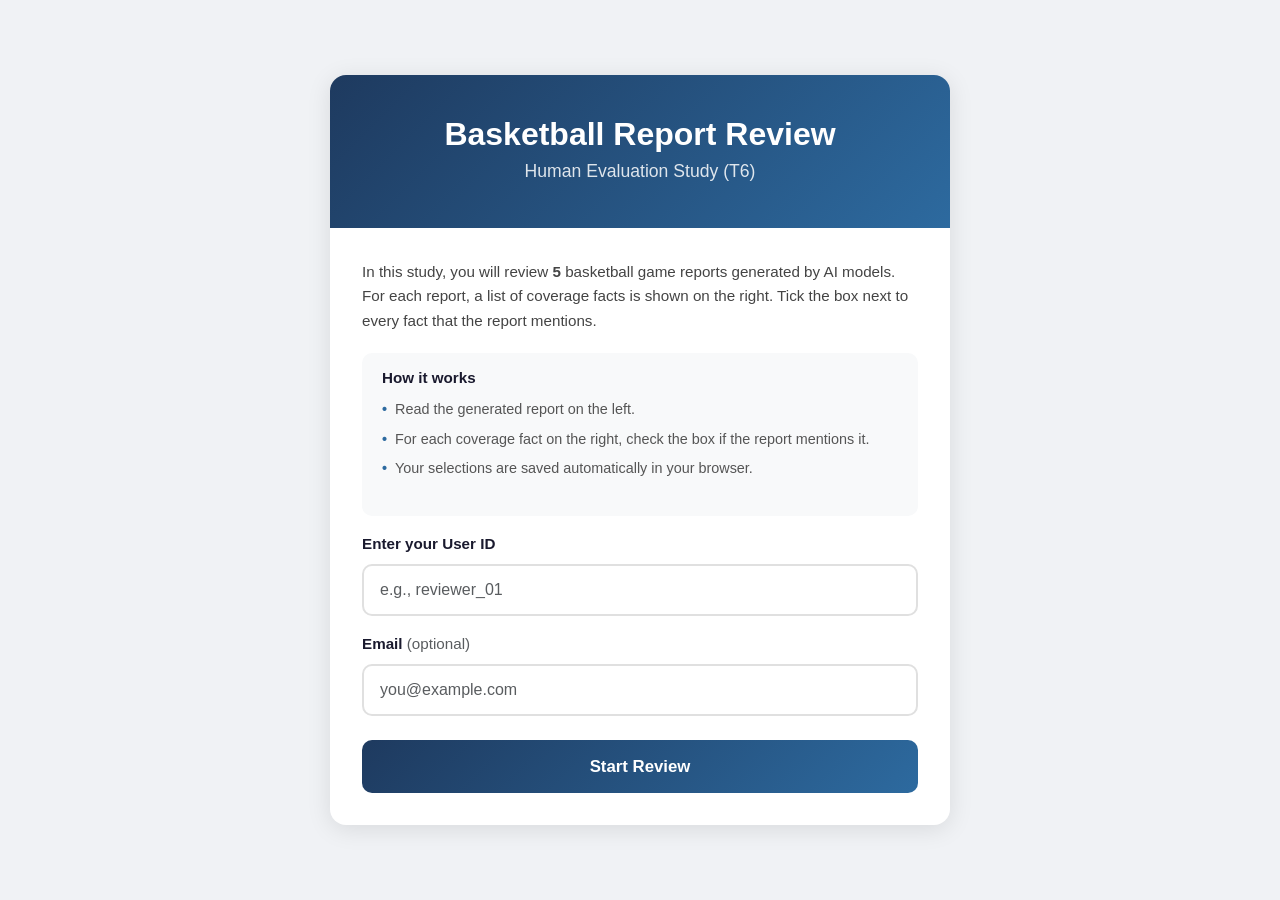
==== index.html @ d00accf6 "Initial T6 basketball review site" ====
<!DOCTYPE html>
<html lang="en">
<head>
    <meta charset="UTF-8">
    <meta name="viewport" content="width=device-width, initial-scale=1.0">
    <title>Basketball Report Review - Human Study</title>
    <link href="https://cdn.jsdelivr.net/npm/bootstrap@5.3.0/dist/css/bootstrap.min.css" rel="stylesheet">
    <link rel="stylesheet" href="css/style.css">
</head>
<body>
    <div class="landing-container">
        <div class="landing-card">
            <div class="landing-header">
                <h1>Basketball Report Review</h1>
                <p class="subtitle">Human Evaluation Study (T6)</p>
            </div>
            <div class="landing-body">
                <p class="description">
                    In this study, you will review <strong id="totalCount">…</strong> basketball game reports
                    generated by AI models. For each report, a list of coverage facts is shown on the
                    right. Tick the box next to every fact that the report mentions.
                </p>
                <div class="instructions">
                    <h5>How it works</h5>
                    <ul>
                        <li>Read the generated report on the left.</li>
                        <li>For each coverage fact on the right, check the box if the report mentions it.</li>
                        <li>Your selections are saved automatically in your browser.</li>
                    </ul>
                </div>

                <div class="resume-banner" id="resumeBanner" style="display: none;">
                    <p>You have a previous session in progress.</p>
                    <div class="resume-actions">
                        <button class="btn btn-outline-primary btn-sm" id="resumeBtn" type="button">Resume</button>
                        <button class="btn btn-outline-secondary btn-sm" id="newSessionBtn" type="button">Start Fresh</button>
                    </div>
                </div>

                <form id="startForm" class="start-form">
                    <div class="mb-3">
                        <label for="user_id" class="form-label">Enter your User ID</label>
                        <input type="text" class="form-control" id="user_id" name="user_id"
                               placeholder="e.g., reviewer_01" required autocomplete="off">
                    </div>
                    <div class="mb-3">
                        <label for="user_email" class="form-label">Email <span class="text-muted" style="font-weight:400;">(optional)</span></label>
                        <input type="email" class="form-control" id="user_email" name="user_email"
                               placeholder="you@example.com" autocomplete="off">
                    </div>
                    <button type="submit" class="btn btn-primary btn-lg w-100">Start Review</button>
                </form>
            </div>
        </div>
    </div>

    <script src="data/samples_basketball.js"></script>
    <script>
        (function () {
            const STORAGE_SESSION = "t6_basketball_session";
            const STORAGE_SCORES = "t6_basketball_scores";

            document.getElementById("totalCount").textContent = SAMPLES.length;

            const form = document.getElementById("startForm");
            const resumeBanner = document.getElementById("resumeBanner");
            const userIdInput = document.getElementById("user_id");
            const userEmailInput = document.getElementById("user_email");

            const existing = localStorage.getItem(STORAGE_SESSION);
            if (existing) {
                try {
                    const sess = JSON.parse(existing);
                    if (sess && sess.userId) {
                        userIdInput.value = sess.userId;
                        userEmailInput.value = sess.userEmail || "";
                        resumeBanner.style.display = "block";
                    }
                } catch (_) { /* ignore corrupt session */ }
            }

            document.getElementById("resumeBtn").addEventListener("click", function () {
                window.location.href = "review.html";
            });
            document.getElementById("newSessionBtn").addEventListener("click", function () {
                localStorage.removeItem(STORAGE_SESSION);
                localStorage.removeItem(STORAGE_SCORES);
                resumeBanner.style.display = "none";
                userIdInput.value = "";
                userEmailInput.value = "";
                userIdInput.focus();
            });

            form.addEventListener("submit", function (e) {
                e.preventDefault();
                const userId = userIdInput.value.trim();
                if (!userId) return;
                const session = {
                    userId,
                    userEmail: userEmailInput.value.trim(),
                    sessionId: Date.now().toString(36) + Math.random().toString(36).slice(2, 8),
                    startedAt: new Date().toISOString(),
                };
                // If user changed userId, wipe stale scores so they don't leak across users.
                const prior = localStorage.getItem(STORAGE_SESSION);
                if (prior) {
                    try {
                        const p = JSON.parse(prior);
                        if (p.userId !== userId) localStorage.removeItem(STORAGE_SCORES);
                    } catch (_) { localStorage.removeItem(STORAGE_SCORES); }
                }
                localStorage.setItem(STORAGE_SESSION, JSON.stringify(session));
                window.location.href = "review.html";
            });
        })();
    </script>
</body>
</html>
---- css/style.css ----
/* === Base === */
* { margin: 0; padding: 0; box-sizing: border-box; }

body {
    font-family: -apple-system, BlinkMacSystemFont, 'Segoe UI', Roboto, sans-serif;
    background: #f0f2f5;
    color: #1a1a2e;
    min-height: 100vh;
}

/* === Landing Page === */
.landing-container {
    display: flex;
    justify-content: center;
    align-items: center;
    min-height: 100vh;
    padding: 20px;
}
.landing-card {
    background: #fff;
    border-radius: 16px;
    box-shadow: 0 4px 24px rgba(0, 0, 0, 0.1);
    max-width: 620px;
    width: 100%;
    overflow: hidden;
}
.landing-header {
    background: linear-gradient(135deg, #1e3a5f, #2d6a9f);
    color: #fff;
    padding: 40px 32px 28px;
    text-align: center;
}
.landing-header h1 {
    font-size: 2rem;
    font-weight: 700;
    margin-bottom: 4px;
}
.landing-header .subtitle {
    font-size: 1.1rem;
    opacity: 0.85;
}
.landing-body { padding: 32px; }
.landing-body .description {
    font-size: 0.95rem;
    line-height: 1.6;
    color: #444;
    margin-bottom: 20px;
}
.instructions {
    background: #f8f9fa;
    border-radius: 10px;
    padding: 16px 20px;
    margin-bottom: 16px;
}
.instructions h5 {
    font-size: 0.95rem;
    font-weight: 600;
    margin-bottom: 8px;
}
.instructions ul { list-style: none; padding: 0; }
.instructions li {
    padding: 4px 0;
    font-size: 0.9rem;
    color: #555;
    line-height: 1.5;
}
.instructions li::before {
    content: "•";
    color: #2d6a9f;
    font-weight: bold;
    margin-right: 8px;
}
.start-form .form-label { font-weight: 600; font-size: 0.95rem; }
.start-form .form-control {
    border-radius: 10px;
    padding: 12px 16px;
    font-size: 1rem;
    border: 2px solid #e0e0e0;
    transition: border-color 0.2s;
}
.start-form .form-control:focus {
    border-color: #2d6a9f;
    box-shadow: 0 0 0 3px rgba(45, 106, 159, 0.15);
}
.start-form .btn-primary {
    background: linear-gradient(135deg, #1e3a5f, #2d6a9f);
    border: none;
    border-radius: 10px;
    padding: 14px;
    font-size: 1.05rem;
    font-weight: 600;
    transition: transform 0.15s, box-shadow 0.15s;
    margin-top: 8px;
}
.start-form .btn-primary:hover {
    transform: translateY(-1px);
    box-shadow: 0 4px 12px rgba(30, 58, 95, 0.3);
}

/* === Navbar === */
.navbar {
    display: flex;
    justify-content: space-between;
    align-items: center;
    background: #fff;
    padding: 12px 24px;
    box-shadow: 0 2px 8px rgba(0, 0, 0, 0.06);
    position: sticky;
    top: 0;
    z-index: 100;
}
.nav-left { display: flex; align-items: center; gap: 20px; }
.nav-title { font-size: 1.1rem; font-weight: 700; color: #1e3a5f; }
.nav-user { font-size: 0.85rem; color: #666; }
.nav-right { display: flex; align-items: center; gap: 12px; }
.progress-text { font-size: 0.85rem; font-weight: 600; color: #444; white-space: nowrap; }
.progress-bar-container {
    width: 200px;
    height: 8px;
    background: #e9ecef;
    border-radius: 4px;
    overflow: hidden;
}
.progress-bar-fill {
    height: 100%;
    background: linear-gradient(90deg, #2d6a9f, #4CAF50);
    border-radius: 4px;
    transition: width 0.3s ease;
}

/* === Review Container === */
.review-container {
    max-width: 1400px;
    margin: 24px auto;
    padding: 0 20px 40px;
}

.category-header {
    background: linear-gradient(135deg, #1e3a5f, #2d6a9f);
    color: #fff;
    padding: 14px 24px;
    border-radius: 12px;
    margin-bottom: 20px;
    display: flex;
    align-items: center;
    gap: 8px;
    flex-wrap: wrap;
}
.category-label { font-size: 0.85rem; opacity: 0.8; }
.category-name { font-weight: 700; font-size: 1.05rem; }
.category-progress {
    margin-left: auto;
    font-size: 0.85rem;
    opacity: 0.85;
}

/* === Two-panel layout === */
.panels {
    display: grid;
    grid-template-columns: 1fr 1fr;
    gap: 20px;
    margin-bottom: 20px;
}
.panel {
    background: #fff;
    border-radius: 12px;
    box-shadow: 0 2px 12px rgba(0, 0, 0, 0.06);
    display: flex;
    flex-direction: column;
    overflow: hidden;
}
.panel-title {
    background: #f8f9fa;
    padding: 12px 20px;
    font-weight: 700;
    font-size: 0.95rem;
    color: #1e3a5f;
    border-bottom: 1px solid #e9ecef;
    text-transform: uppercase;
    letter-spacing: 0.5px;
}
.panel-body {
    padding: 20px 24px;
    line-height: 1.7;
    font-size: 0.95rem;
    color: #1a1a2e;
    white-space: pre-wrap;
    overflow-y: auto;
    max-height: 560px;
    flex: 1;
}
.panel-subtitle {
    display: block;
    font-weight: 400;
    font-size: 0.72rem;
    color: #888;
    text-transform: none;
    letter-spacing: normal;
    margin-top: 4px;
}
.coverage-list {
    list-style: none;
    padding: 12px 16px;
    margin: 0;
    overflow-y: auto;
    max-height: 560px;
    flex: 1;
}
.coverage-list li {
    display: flex;
    align-items: flex-start;
    gap: 12px;
    padding: 10px 12px;
    border-radius: 8px;
    border-bottom: 1px solid #f1f3f5;
    transition: background 0.12s;
}
.coverage-list li:last-child { border-bottom: none; }
.coverage-list li:hover { background: #f8fafc; }
.coverage-list li input[type=checkbox] {
    margin-top: 3px;
    width: 18px;
    height: 18px;
    accent-color: #2d6a9f;
    cursor: pointer;
    flex-shrink: 0;
}
.coverage-list li label {
    flex: 1;
    font-size: 0.92rem;
    line-height: 1.5;
    color: #333;
    cursor: pointer;
    user-select: none;
}
.coverage-list li:has(input[type=checkbox]:checked) {
    background: #e8f0fe;
}
.coverage-list li:has(input[type=checkbox]:checked) label {
    color: #1e3a5f;
}

/* === Status messages === */
.error-message {
    margin-bottom: 16px;
    padding: 10px 14px;
    border-radius: 8px;
    background: #ffebee;
    color: #c62828;
    border: 1px solid #ffcdd2;
    font-size: 0.9rem;
}
.saved-message {
    margin-bottom: 16px;
    padding: 10px 14px;
    border-radius: 8px;
    background: #e8f5e9;
    color: #2e7d32;
    border: 1px solid #c8e6c9;
    font-size: 0.9rem;
    display: flex;
    align-items: center;
    gap: 8px;
}

/* === Navigation Buttons === */
.nav-buttons {
    display: flex;
    justify-content: space-between;
    align-items: center;
    gap: 12px;
}
.nav-buttons .btn {
    border-radius: 10px;
    padding: 12px 24px;
    font-weight: 600;
    font-size: 0.95rem;
    transition: all 0.2s;
}
.nav-buttons .btn-primary {
    background: #2d6a9f;
    border-color: #2d6a9f;
}
.nav-buttons .btn-primary:hover {
    background: #1e3a5f;
    border-color: #1e3a5f;
}
.nav-buttons .btn-success {
    background: #4CAF50;
    border-color: #4CAF50;
}
.nav-buttons .btn-outline-secondary,
.nav-buttons .btn-outline-primary { border-width: 2px; }

/* === Completion Modal === */
.modal-overlay {
    position: fixed;
    inset: 0;
    background: rgba(0, 0, 0, 0.6);
    display: flex;
    justify-content: center;
    align-items: center;
    z-index: 1000;
}
.modal-card {
    background: #fff;
    border-radius: 16px;
    padding: 40px;
    max-width: 480px;
    width: 90%;
    text-align: center;
    box-shadow: 0 8px 32px rgba(0, 0, 0, 0.2);
}
.modal-card h2 {
    font-size: 1.8rem;
    margin-bottom: 16px;
    color: #1e3a5f;
}

/* === Responsive === */
@media (max-width: 1024px) {
    .panels { grid-template-columns: 1fr; }
    .panel-body, .coverage-list { max-height: 400px; }
}
@media (max-width: 768px) {
    .navbar { flex-direction: column; gap: 10px; padding: 12px 16px; }
    .progress-bar-container { width: 140px; }
    .review-container { padding: 0 12px 32px; }
    .category-header { flex-direction: column; text-align: center; gap: 4px; }
    .category-progress { margin-left: 0; }
    .scores-grid { grid-template-columns: 1fr; }
}
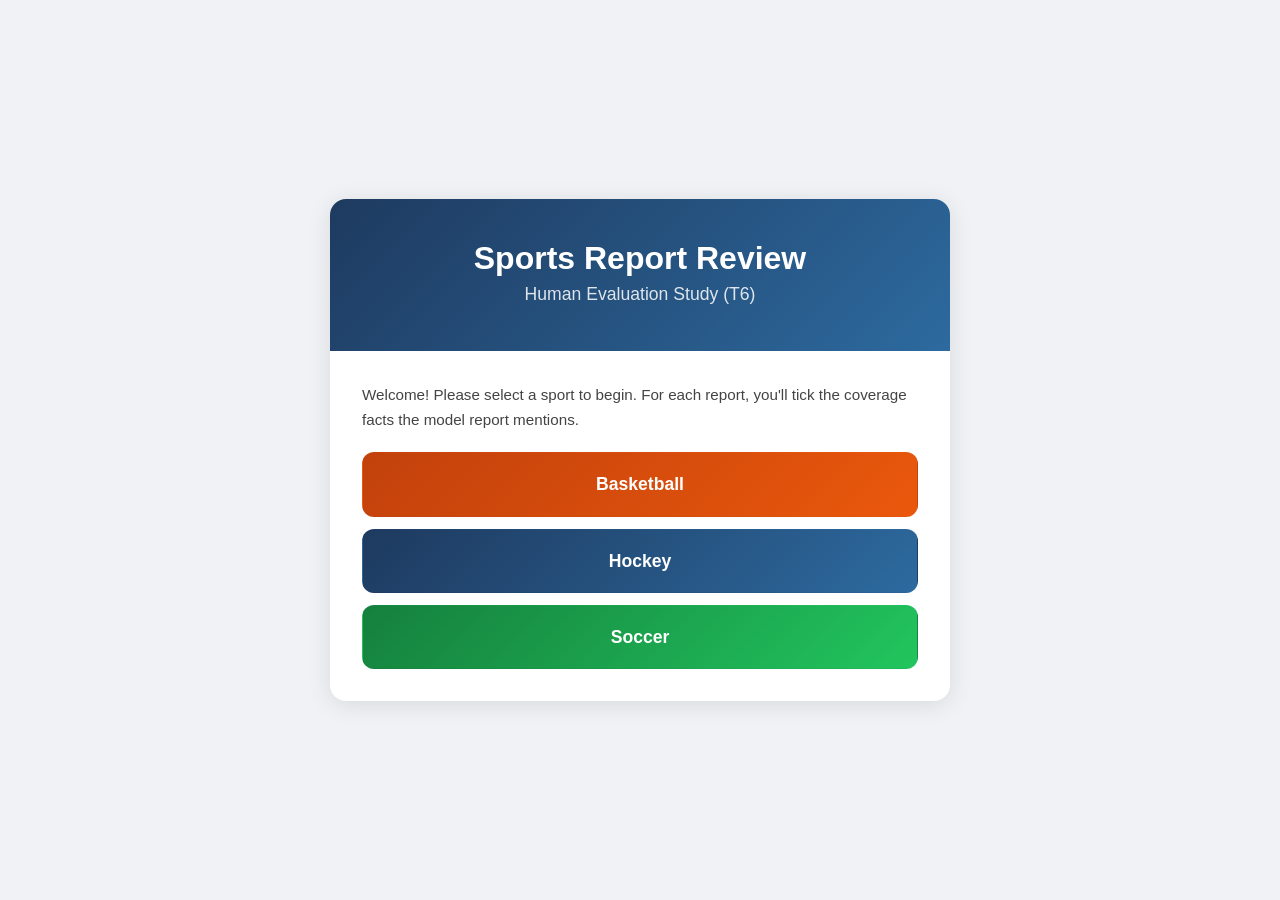
==== commit 54e175a7: "Add hockey + soccer; sport selector landing page" ====
--- a/index.html
+++ b/index.html
@@ -3,7 +3,7 @@
 <head>
     <meta charset="UTF-8">
     <meta name="viewport" content="width=device-width, initial-scale=1.0">
-    <title>Basketball Report Review - Human Study</title>
+    <title>Sports Report Review - Human Study</title>
     <link href="https://cdn.jsdelivr.net/npm/bootstrap@5.3.0/dist/css/bootstrap.min.css" rel="stylesheet">
     <link rel="stylesheet" href="css/style.css">
 </head>
@@ -11,108 +11,21 @@
     <div class="landing-container">
         <div class="landing-card">
             <div class="landing-header">
-                <h1>Basketball Report Review</h1>
+                <h1>Sports Report Review</h1>
                 <p class="subtitle">Human Evaluation Study (T6)</p>
             </div>
             <div class="landing-body">
                 <p class="description">
-                    In this study, you will review <strong id="totalCount">…</strong> basketball game reports
-                    generated by AI models. For each report, a list of coverage facts is shown on the
-                    right. Tick the box next to every fact that the report mentions.
+                    Welcome! Please select a sport to begin. For each report, you'll tick the
+                    coverage facts the model report mentions.
                 </p>
-                <div class="instructions">
-                    <h5>How it works</h5>
-                    <ul>
-                        <li>Read the generated report on the left.</li>
-                        <li>For each coverage fact on the right, check the box if the report mentions it.</li>
-                        <li>Your selections are saved automatically in your browser.</li>
-                    </ul>
+                <div class="sport-buttons">
+                    <a href="start.html?sport=basketball" class="btn btn-sport btn-basketball">Basketball</a>
+                    <a href="start.html?sport=hockey" class="btn btn-sport btn-hockey">Hockey</a>
+                    <a href="start.html?sport=soccer" class="btn btn-sport btn-soccer">Soccer</a>
                 </div>
-
-                <div class="resume-banner" id="resumeBanner" style="display: none;">
-                    <p>You have a previous session in progress.</p>
-                    <div class="resume-actions">
-                        <button class="btn btn-outline-primary btn-sm" id="resumeBtn" type="button">Resume</button>
-                        <button class="btn btn-outline-secondary btn-sm" id="newSessionBtn" type="button">Start Fresh</button>
-                    </div>
-                </div>
-
-                <form id="startForm" class="start-form">
-                    <div class="mb-3">
-                        <label for="user_id" class="form-label">Enter your User ID</label>
-                        <input type="text" class="form-control" id="user_id" name="user_id"
-                               placeholder="e.g., reviewer_01" required autocomplete="off">
-                    </div>
-                    <div class="mb-3">
-                        <label for="user_email" class="form-label">Email <span class="text-muted" style="font-weight:400;">(optional)</span></label>
-                        <input type="email" class="form-control" id="user_email" name="user_email"
-                               placeholder="you@example.com" autocomplete="off">
-                    </div>
-                    <button type="submit" class="btn btn-primary btn-lg w-100">Start Review</button>
-                </form>
             </div>
         </div>
     </div>
-
-    <script src="data/samples_basketball.js"></script>
-    <script>
-        (function () {
-            const STORAGE_SESSION = "t6_basketball_session";
-            const STORAGE_SCORES = "t6_basketball_scores";
-
-            document.getElementById("totalCount").textContent = SAMPLES.length;
-
-            const form = document.getElementById("startForm");
-            const resumeBanner = document.getElementById("resumeBanner");
-            const userIdInput = document.getElementById("user_id");
-            const userEmailInput = document.getElementById("user_email");
-
-            const existing = localStorage.getItem(STORAGE_SESSION);
-            if (existing) {
-                try {
-                    const sess = JSON.parse(existing);
-                    if (sess && sess.userId) {
-                        userIdInput.value = sess.userId;
-                        userEmailInput.value = sess.userEmail || "";
-                        resumeBanner.style.display = "block";
-                    }
-                } catch (_) { /* ignore corrupt session */ }
-            }
-
-            document.getElementById("resumeBtn").addEventListener("click", function () {
-                window.location.href = "review.html";
-            });
-            document.getElementById("newSessionBtn").addEventListener("click", function () {
-                localStorage.removeItem(STORAGE_SESSION);
-                localStorage.removeItem(STORAGE_SCORES);
-                resumeBanner.style.display = "none";
-                userIdInput.value = "";
-                userEmailInput.value = "";
-                userIdInput.focus();
-            });
-
-            form.addEventListener("submit", function (e) {
-                e.preventDefault();
-                const userId = userIdInput.value.trim();
-                if (!userId) return;
-                const session = {
-                    userId,
-                    userEmail: userEmailInput.value.trim(),
-                    sessionId: Date.now().toString(36) + Math.random().toString(36).slice(2, 8),
-                    startedAt: new Date().toISOString(),
-                };
-                // If user changed userId, wipe stale scores so they don't leak across users.
-                const prior = localStorage.getItem(STORAGE_SESSION);
-                if (prior) {
-                    try {
-                        const p = JSON.parse(prior);
-                        if (p.userId !== userId) localStorage.removeItem(STORAGE_SCORES);
-                    } catch (_) { localStorage.removeItem(STORAGE_SCORES); }
-                }
-                localStorage.setItem(STORAGE_SESSION, JSON.stringify(session));
-                window.location.href = "review.html";
-            });
-        })();
-    </script>
 </body>
 </html>
--- a/css/style.css
+++ b/css/style.css
@@ -96,6 +96,45 @@
     transform: translateY(-1px);
     box-shadow: 0 4px 12px rgba(30, 58, 95, 0.3);
 }
+
+/* === Sport selector === */
+.sport-buttons {
+    display: flex;
+    flex-direction: column;
+    gap: 12px;
+    margin-top: 8px;
+}
+.btn-sport {
+    display: block;
+    padding: 18px 20px;
+    border-radius: 12px;
+    font-size: 1.1rem;
+    font-weight: 700;
+    color: #fff;
+    text-decoration: none;
+    text-align: center;
+    transition: transform 0.15s, box-shadow 0.15s, filter 0.15s;
+}
+.btn-sport:hover {
+    color: #fff;
+    transform: translateY(-1px);
+    filter: brightness(1.05);
+    box-shadow: 0 6px 18px rgba(0, 0, 0, 0.18);
+}
+.btn-basketball { background: linear-gradient(135deg, #c2410c, #ea580c); }
+.btn-hockey     { background: linear-gradient(135deg, #1e3a5f, #2d6a9f); }
+.btn-soccer     { background: linear-gradient(135deg, #15803d, #22c55e); }
+
+/* === Resume banner === */
+.resume-banner {
+    background: #fff7ed;
+    border: 1px solid #fdba74;
+    border-radius: 10px;
+    padding: 12px 16px;
+    margin-bottom: 20px;
+}
+.resume-banner p { margin: 0 0 8px; font-size: 0.92rem; color: #9a3412; }
+.resume-actions { display: flex; gap: 8px; }
 
 /* === Navbar === */
 .navbar {
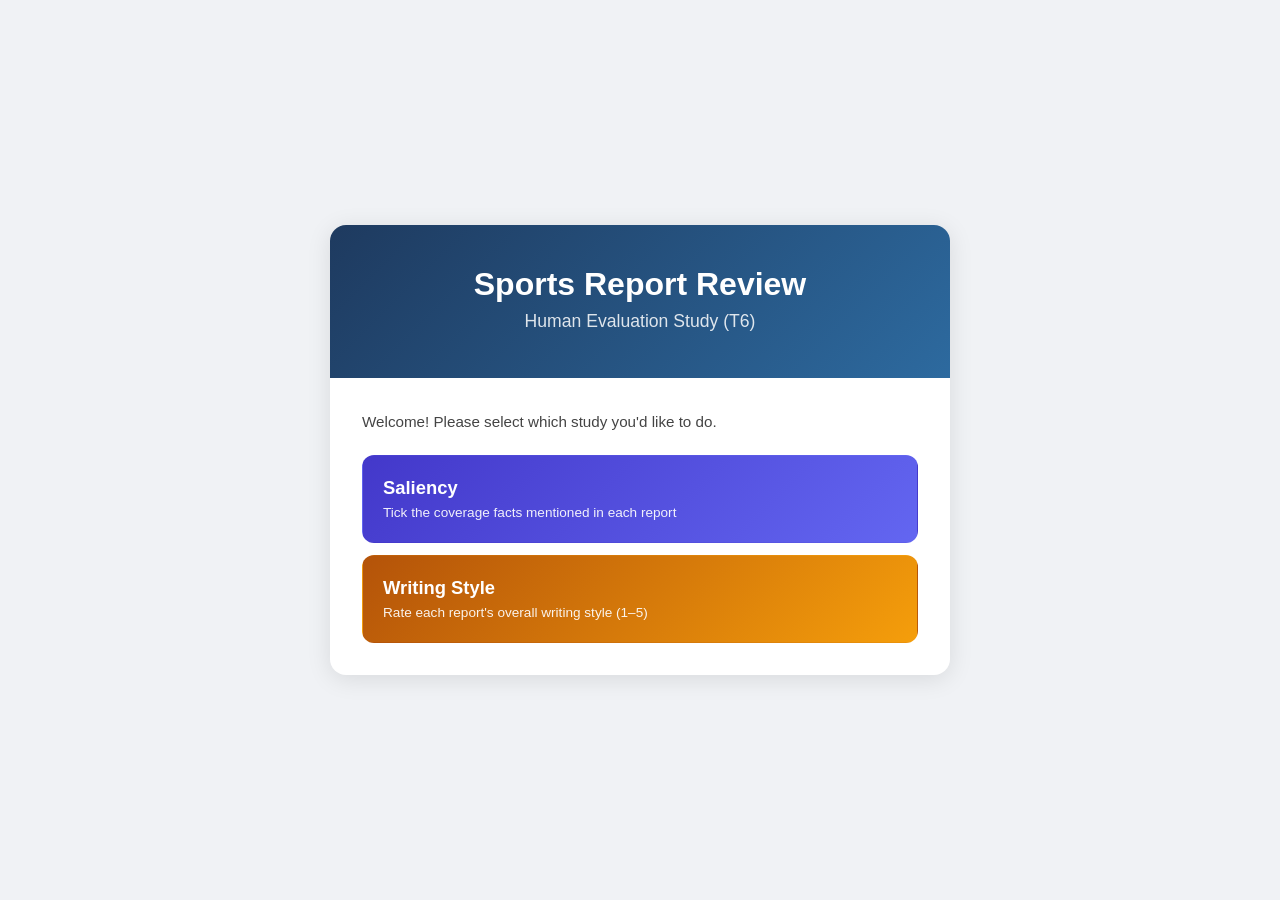
==== commit 715a2226: "Add writing-style study; index becomes study chooser" ====
--- a/index.html
+++ b/index.html
@@ -16,13 +16,17 @@
             </div>
             <div class="landing-body">
                 <p class="description">
-                    Welcome! Please select a sport to begin. For each report, you'll tick the
-                    coverage facts the model report mentions.
+                    Welcome! Please select which study you'd like to do.
                 </p>
-                <div class="sport-buttons">
-                    <a href="start.html?sport=basketball" class="btn btn-sport btn-basketball">Basketball</a>
-                    <a href="start.html?sport=hockey" class="btn btn-sport btn-hockey">Hockey</a>
-                    <a href="start.html?sport=soccer" class="btn btn-sport btn-soccer">Soccer</a>
+                <div class="study-buttons">
+                    <a href="sports.html?study=saliency" class="btn btn-study btn-saliency">
+                        <span class="study-name">Saliency</span>
+                        <span class="study-desc">Tick the coverage facts mentioned in each report</span>
+                    </a>
+                    <a href="sports.html?study=style" class="btn btn-study btn-style">
+                        <span class="study-name">Writing Style</span>
+                        <span class="study-desc">Rate each report's overall writing style (1–5)</span>
+                    </a>
                 </div>
             </div>
         </div>
--- a/css/style.css
+++ b/css/style.css
@@ -124,6 +124,116 @@
 .btn-basketball { background: linear-gradient(135deg, #c2410c, #ea580c); }
 .btn-hockey     { background: linear-gradient(135deg, #1e3a5f, #2d6a9f); }
 .btn-soccer     { background: linear-gradient(135deg, #15803d, #22c55e); }
+
+/* === Study-type chooser (index.html) === */
+.study-buttons {
+    display: flex;
+    flex-direction: column;
+    gap: 12px;
+    margin-top: 8px;
+}
+.btn-study {
+    display: flex;
+    flex-direction: column;
+    align-items: flex-start;
+    padding: 18px 20px;
+    border-radius: 12px;
+    text-decoration: none;
+    color: #fff;
+    transition: transform 0.15s, box-shadow 0.15s, filter 0.15s;
+}
+.btn-study:hover {
+    color: #fff;
+    transform: translateY(-1px);
+    filter: brightness(1.05);
+    box-shadow: 0 6px 18px rgba(0, 0, 0, 0.18);
+}
+.btn-study .study-name { font-weight: 700; font-size: 1.15rem; }
+.btn-study .study-desc { font-size: 0.85rem; opacity: 0.92; margin-top: 2px; }
+.btn-saliency { background: linear-gradient(135deg, #4338ca, #6366f1); }
+.btn-style    { background: linear-gradient(135deg, #b45309, #f59e0b); }
+
+/* === Writing-style review === */
+.rubric-body {
+    padding: 14px 20px 18px;
+    font-size: 0.9rem;
+    line-height: 1.55;
+    color: #333;
+    overflow-y: auto;
+    max-height: 560px;
+    flex: 1;
+}
+.rubric-body ul {
+    list-style: disc;
+    margin: 4px 0 14px 22px;
+    padding: 0;
+}
+.rubric-body li { margin: 3px 0; }
+.rubric-section-title {
+    font-weight: 700;
+    font-size: 0.78rem;
+    text-transform: uppercase;
+    letter-spacing: 0.5px;
+    color: #1e3a5f;
+    margin: 6px 0 4px;
+}
+.rubric-scale { list-style: none !important; margin-left: 0 !important; }
+.rubric-scale li { padding: 4px 0; }
+.rubric-num {
+    display: inline-block;
+    width: 22px;
+    height: 22px;
+    line-height: 22px;
+    text-align: center;
+    border-radius: 50%;
+    background: #e8f0fe;
+    color: #1e3a5f;
+    font-weight: 700;
+    font-size: 0.78rem;
+    margin-right: 8px;
+}
+
+.score-section {
+    background: #fff;
+    border-radius: 12px;
+    padding: 20px 28px;
+    box-shadow: 0 2px 12px rgba(0, 0, 0, 0.06);
+    margin-bottom: 16px;
+    display: flex;
+    align-items: center;
+    gap: 24px;
+    flex-wrap: wrap;
+}
+.score-prompt {
+    font-weight: 700;
+    font-size: 1rem;
+    color: #1e3a5f;
+    text-transform: uppercase;
+    letter-spacing: 0.5px;
+}
+.score-radio-group { display: flex; gap: 10px; }
+.score-radio { cursor: pointer; user-select: none; }
+.score-radio input[type=radio] { display: none; }
+.score-radio span {
+    display: inline-flex;
+    align-items: center;
+    justify-content: center;
+    width: 56px;
+    height: 56px;
+    border: 2px solid #e0e0e0;
+    border-radius: 12px;
+    font-weight: 700;
+    font-size: 1.25rem;
+    color: #444;
+    background: #fff;
+    transition: all 0.15s;
+}
+.score-radio:hover span { border-color: #2d6a9f; background: #f0f6ff; color: #1e3a5f; }
+.score-radio input[type=radio]:checked + span {
+    border-color: #2d6a9f;
+    background: #2d6a9f;
+    color: #fff;
+}
 
 /* === Resume banner === */
 .resume-banner {
